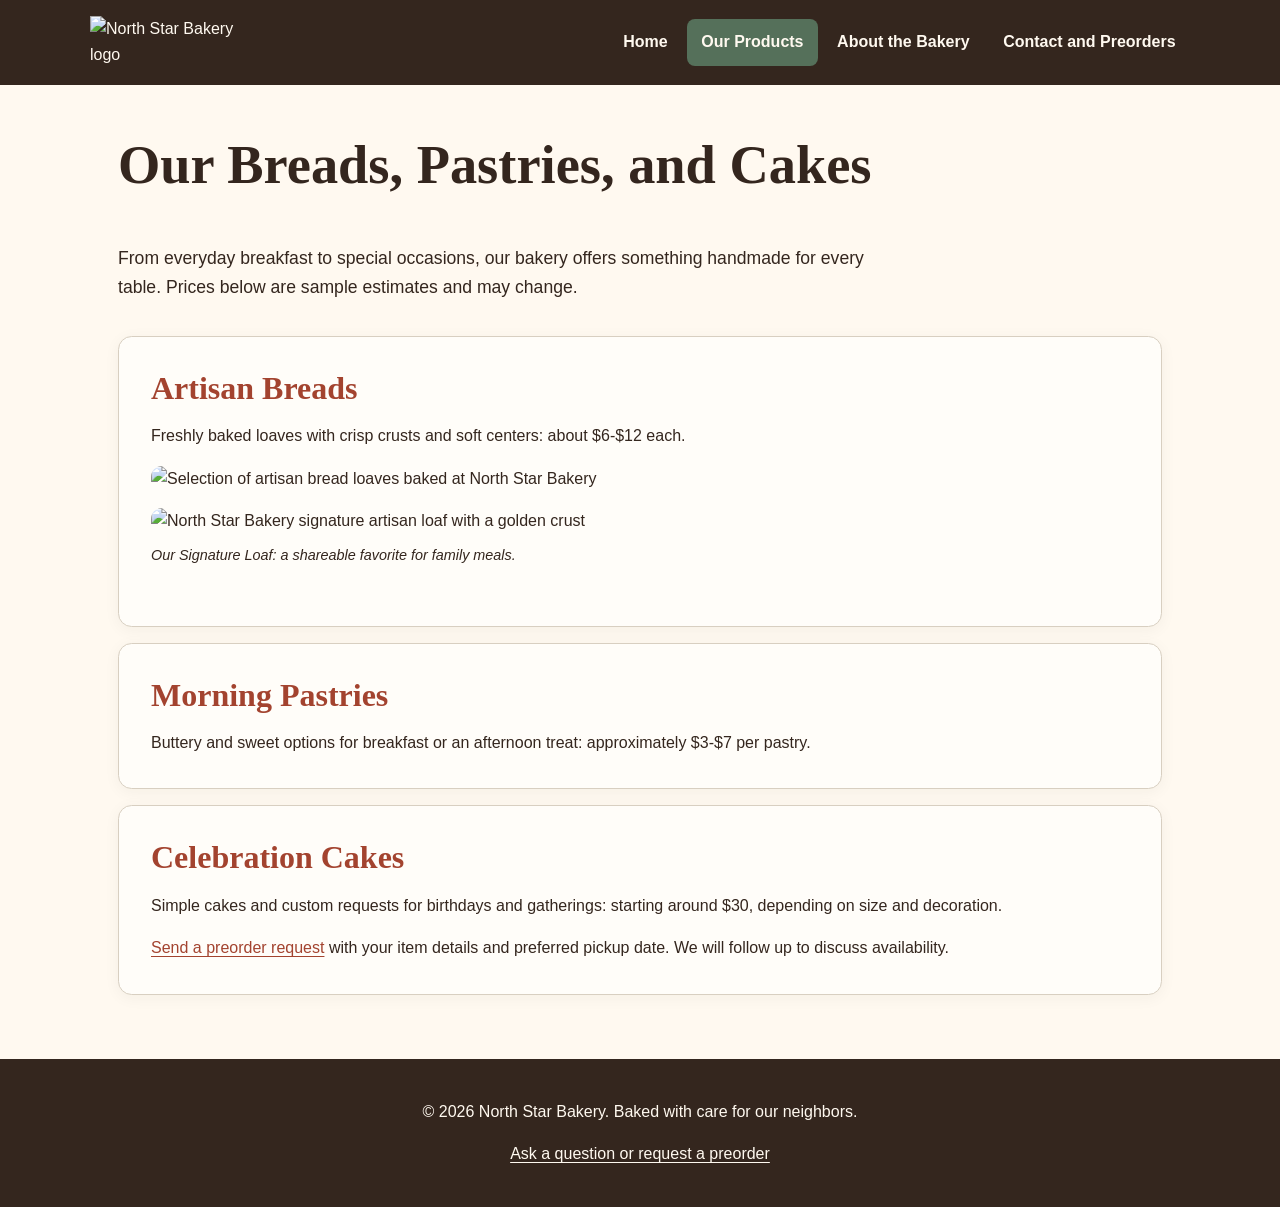
==== products.html @ a217d373 "Add files via upload" ====
<!DOCTYPE html>

<html lang="en">
<head>
<meta charset="utf-8"/>
<meta content="width=device-width, initial-scale=1.0" name="viewport"/>
<title>Our Products | North Star Bakery</title>
<link href="styles.css" rel="stylesheet"/></head>
<body>
<header class="site-header">
<img alt="North Star Bakery logo" class="brand-logo" src="media/bakery-logo.png" width="180"/>
<nav aria-label="Main navigation">
<ul>
<li><a href="index.html">Home</a></li>
<li><a aria-current="page" href="products.html">Our Products</a></li>
<li><a href="about.html">About the Bakery</a></li>
<li><a href="contact.html">Contact and Preorders</a></li>
</ul>
</nav>
</header>
<main class="container">
<h1>Our Breads, Pastries, and Cakes</h1>
<p>From everyday breakfast to special occasions, our bakery offers something
      handmade for every table. Prices below are sample estimates and may change.</p>
<section class="panel">
<h2>Artisan Breads</h2>
<p>Freshly baked loaves with crisp crusts and soft centers: about $6-$12 each.</p>
<img alt="Selection of artisan bread loaves baked at North Star Bakery" loading="lazy" src="media/bakery-bread.jpg" width="550"/>
<figure>
<img alt="North Star Bakery signature artisan loaf with a golden crust" loading="lazy" src="media/bakery-signature-loaf.jpg" width="500"/>
<figcaption>Our Signature Loaf: a shareable favorite for family meals.</figcaption>
</figure>
</section>
<section class="panel">
<h2>Morning Pastries</h2>
<p>Buttery and sweet options for breakfast or an afternoon treat:
        approximately $3-$7 per pastry.</p>
</section>
<section class="panel">
<h2>Celebration Cakes</h2>
<p>Simple cakes and custom requests for birthdays and gatherings:
        starting around $30, depending on size and decoration.</p>
<p><a href="contact.html">Send a preorder request</a> with your item details
        and preferred pickup date. We will follow up to discuss availability.</p>
</section>
</main>
<footer class="site-footer">
<p>© 2026 North Star Bakery. Baked with care for our neighbors.</p>
<p><a href="contact.html">Ask a question or request a preorder</a></p>
</footer>
</body>
</html>
---- styles.css ----
/* North Star Bakery | Touchstone 3 — mobile-first, shared design system */
:root { --cream:#FFF9F0; --espresso:#34261E; --rust:#A3432F; --sage:#55705A; }
* { box-sizing:border-box; }
html { scroll-behavior:smooth; }
body { margin:0; background:var(--cream); color:var(--espresso); font-family:Arial,Helvetica,sans-serif; font-size:1rem; line-height:1.65; }
a { color:var(--rust); text-underline-offset:.2em; }
a:hover { color:var(--sage); }
a:focus-visible, button:focus-visible, input:focus-visible, select:focus-visible, textarea:focus-visible { outline:3px solid var(--sage); outline-offset:3px; }
.site-header { padding:1rem max(1rem,calc((100vw - 1100px)/2)); display:flex; flex-direction:column; align-items:center; gap:.6rem; background:var(--espresso); color:var(--cream); }
.brand-logo { display:block; max-width:150px; height:auto; }
nav { width:100%; }
nav ul { display:flex; flex-direction:column; align-items:stretch; gap:.3rem; padding:0; margin:0; list-style:none; }
nav a { display:block; padding:.65rem .9rem; color:var(--cream); text-align:center; font-weight:700; text-decoration:none; border-radius:.5rem; }
nav a:hover, nav a:focus-visible, nav a[aria-current=page] { background:var(--sage); color:var(--cream); }
.container { max-width:1100px; margin:auto; padding:2rem 1rem 3rem; }
h1,h2,h3 { font-family:Georgia,'Times New Roman',serif; line-height:1.2; margin:0 0 .8rem; }
h1 { font-size:clamp(2rem,5vw,3.4rem); }
h2 { font-size:clamp(1.45rem,3vw,2rem); color:var(--rust); }
h3 { font-size:1.25rem; }
main>p:first-of-type { max-width:760px; font-size:1.1rem; }
main>img, picture img, figure img, section>img, video { display:block; width:100%; max-width:100%; height:auto; border-radius:.7rem; }
main>img { max-height:430px; object-fit:cover; margin:1.25rem 0; }
main { display:flex; flex-direction:column; gap:1rem; }
.panel { padding:1.3rem; border:1px solid #D8CFC1; border-radius:.85rem; background:#FFFDF9; box-shadow:0 3px 16px #34261E0C; }
.panel p:last-child { margin-bottom:0; }
figure { margin:1rem 0; }
figcaption { padding:.6rem 0; font-size:.9rem; font-style:italic; }
video { background:var(--espresso); max-width:760px; }
.contact-form { display:flex; flex-direction:column; gap:1rem; }
fieldset { min-width:0; padding:1rem; border:1px solid var(--sage); border-radius:.65rem; }
legend { padding:0 .45rem; color:var(--espresso); font-weight:700; }
label { display:block; font-weight:700; margin-bottom:.3rem; }
input, textarea, select { display:block; width:100%; padding:.75rem; font:inherit; color:var(--espresso); background:white; border:1px solid var(--sage); border-radius:.4rem; }
textarea { resize:vertical; }
button { cursor:pointer; padding:.8rem 1.2rem; border:2px solid var(--rust); border-radius:.5rem; background:var(--rust); color:white; font:700 1rem Arial,Helvetica,sans-serif; }
button[type=reset] { background:transparent; color:var(--rust); }
button:hover { filter:brightness(.92); }
.site-footer { background:var(--espresso); color:var(--cream); padding:1.5rem 1rem; text-align:center; }
.site-footer a { color:var(--cream); }
@media (min-width:720px) {
 .site-header { flex-direction:row; justify-content:space-between; gap:1.5rem; }
 nav { width:auto; }
 nav ul { flex-direction:row; flex-wrap:wrap; justify-content:flex-end; gap:.3rem; }
 .container { padding:3rem 1.75rem 4rem; }
 .panel { padding:2rem; }
 .contact-form { max-width:760px; }
 .contact-form fieldset { padding:1.4rem; }
}
@media (max-width:360px) { .container { padding-inline:.75rem; } .panel { padding:1rem; } }
@media (prefers-reduced-motion:reduce) { html { scroll-behavior:auto; } }
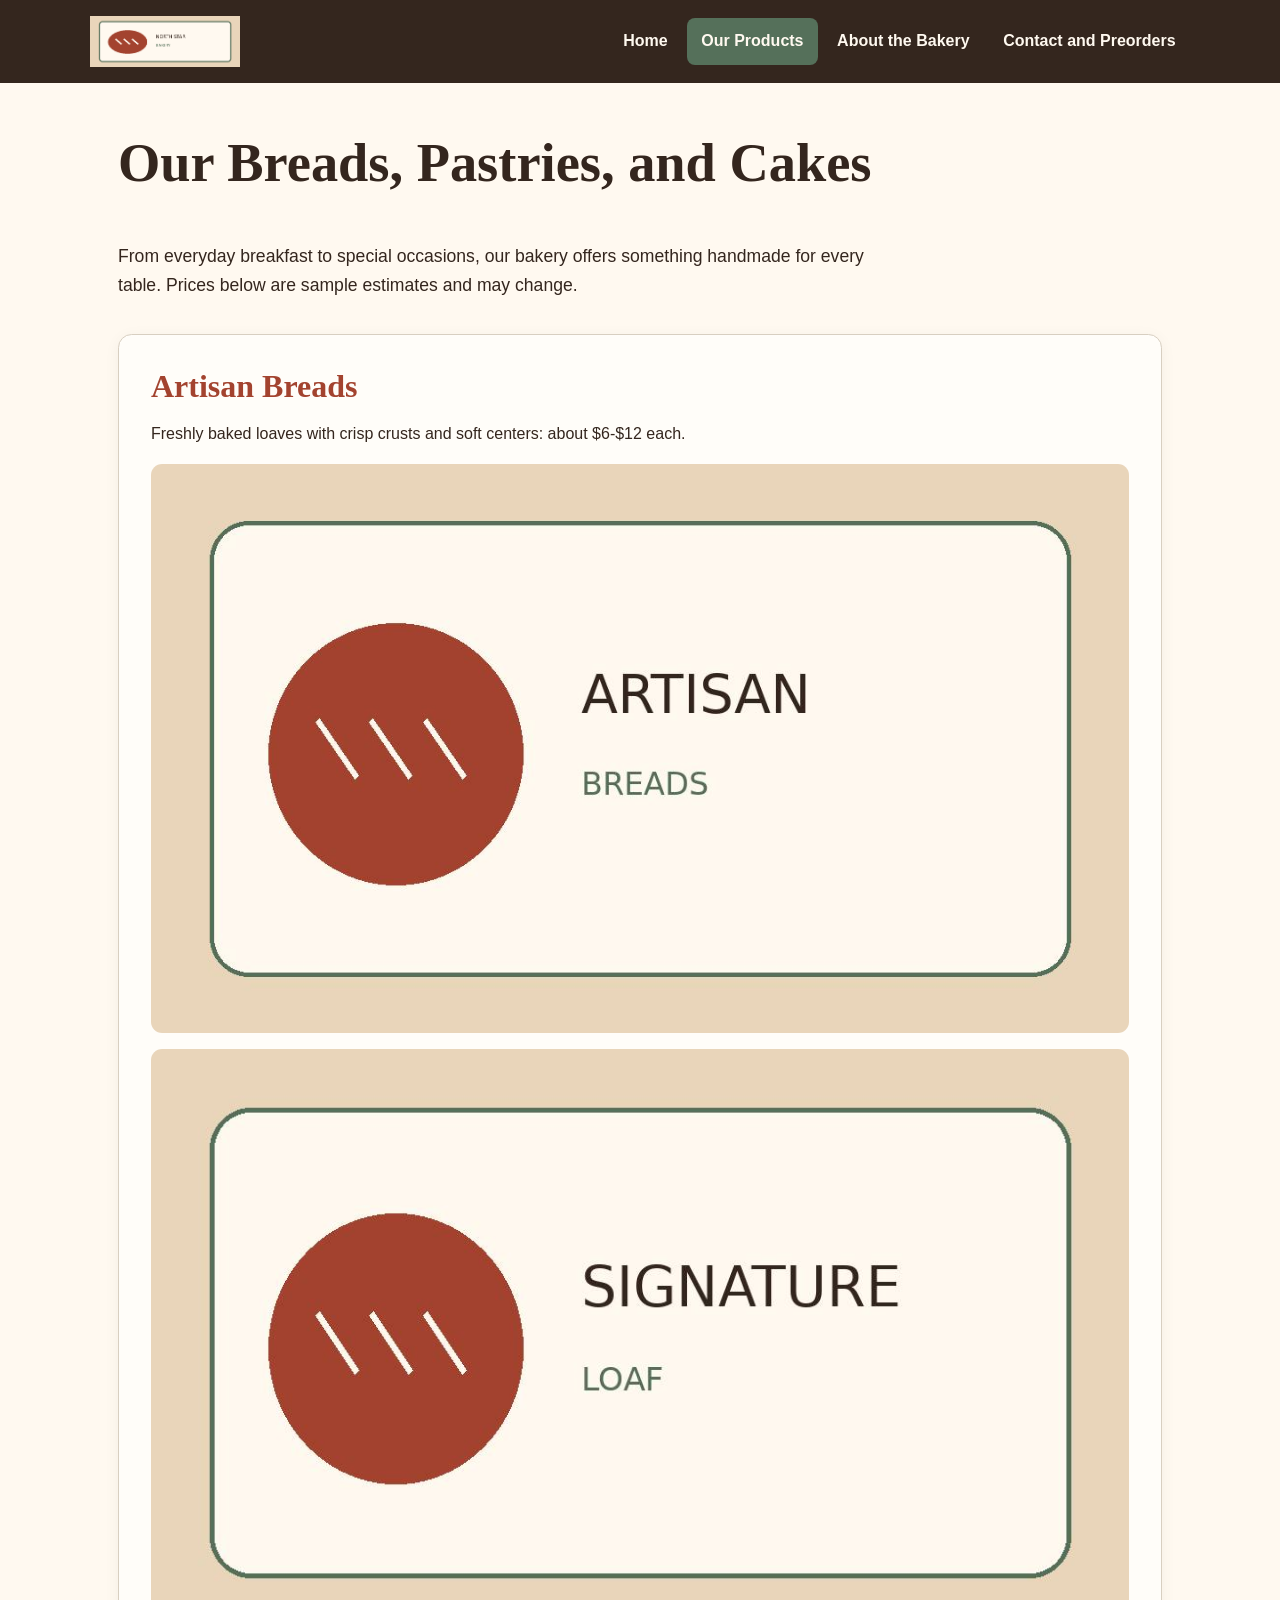
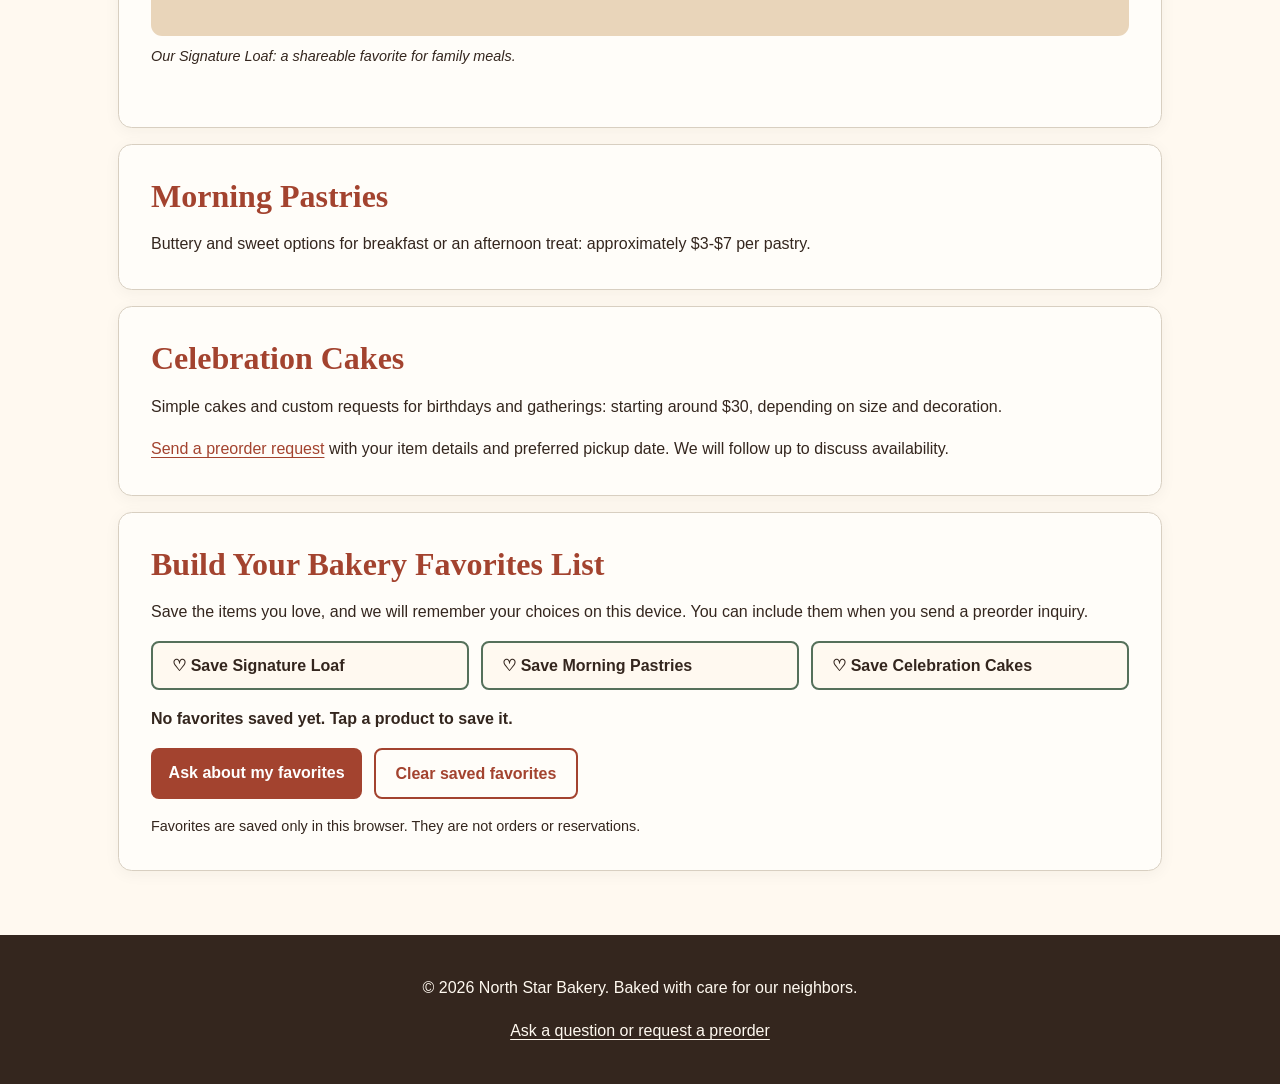
==== commit c888349a: "Add files via upload" ====
--- a/products.html
+++ b/products.html
@@ -5,7 +5,7 @@
 <meta charset="utf-8"/>
 <meta content="width=device-width, initial-scale=1.0" name="viewport"/>
 <title>Our Products | North Star Bakery</title>
-<link href="styles.css" rel="stylesheet"/></head>
+<link href="styles.css" rel="stylesheet"/><script defer="" src="script.js"></script></head>
 <body>
 <header class="site-header">
 <img alt="North Star Bakery logo" class="brand-logo" src="media/bakery-logo.png" width="180"/>
@@ -43,7 +43,7 @@
 <p><a href="contact.html">Send a preorder request</a> with your item details
         and preferred pickup date. We will follow up to discuss availability.</p>
 </section>
-</main>
+<section aria-labelledby="favorites-heading" class="panel favorites-panel"><h2 id="favorites-heading">Build Your Bakery Favorites List</h2><p>Save the items you love, and we will remember your choices on this device. You can include them when you send a preorder inquiry.</p><div aria-label="Bakery products to save" class="favorite-options" role="group"><button aria-pressed="false" class="favorite-button" data-product="signature-loaf" type="button">♡ Save Signature Loaf</button><button aria-pressed="false" class="favorite-button" data-product="morning-pastry" type="button">♡ Save Morning Pastries</button><button aria-pressed="false" class="favorite-button" data-product="celebration-cake" type="button">♡ Save Celebration Cakes</button></div><p aria-live="polite" class="favorite-summary" id="favorite-summary" role="status">Loading your favorites…</p><div class="favorite-actions"><a class="action-link" href="contact.html">Ask about my favorites</a><button class="secondary-button" id="clear-favorites" type="button">Clear saved favorites</button></div><p class="small-note">Favorites are saved only in this browser. They are not orders or reservations.</p></section></main>
 <footer class="site-footer">
 <p>© 2026 North Star Bakery. Baked with care for our neighbors.</p>
 <p><a href="contact.html">Ask a question or request a preorder</a></p>
--- a/styles.css
+++ b/styles.css
@@ -48,3 +48,17 @@
 }
 @media (max-width:360px) { .container { padding-inline:.75rem; } .panel { padding:1rem; } }
 @media (prefers-reduced-motion:reduce) { html { scroll-behavior:auto; } }
+
+/* Touchstone 4: accessible favorites and form feedback */
+.favorite-options,.favorite-actions{display:flex;flex-direction:column;gap:.75rem;margin:1rem 0}
+.favorite-button{background:var(--cream);color:var(--espresso);border:2px solid var(--sage);text-align:left}
+.favorite-button[aria-pressed="true"]{background:var(--sage);color:white}
+.favorite-summary{font-weight:700}
+.action-link{display:inline-block;padding:.75rem 1.1rem;background:var(--rust);color:white;border-radius:.5rem;font-weight:700;text-decoration:none;text-align:center}
+.action-link:hover{color:white;filter:brightness(.92)}
+.secondary-button{background:transparent;color:var(--rust)}
+.small-note{font-size:.9rem}
+.field-error{display:block;min-height:1.15em;margin-top:.3rem;font-size:.9rem;font-weight:700;color:#8C2F20}
+[aria-invalid="true"]{border:2px solid #8C2F20}
+.form-message{font-weight:700}
+@media(min-width:720px){.favorite-options,.favorite-actions{flex-direction:row;flex-wrap:wrap}.favorite-options>*{flex:1}}
